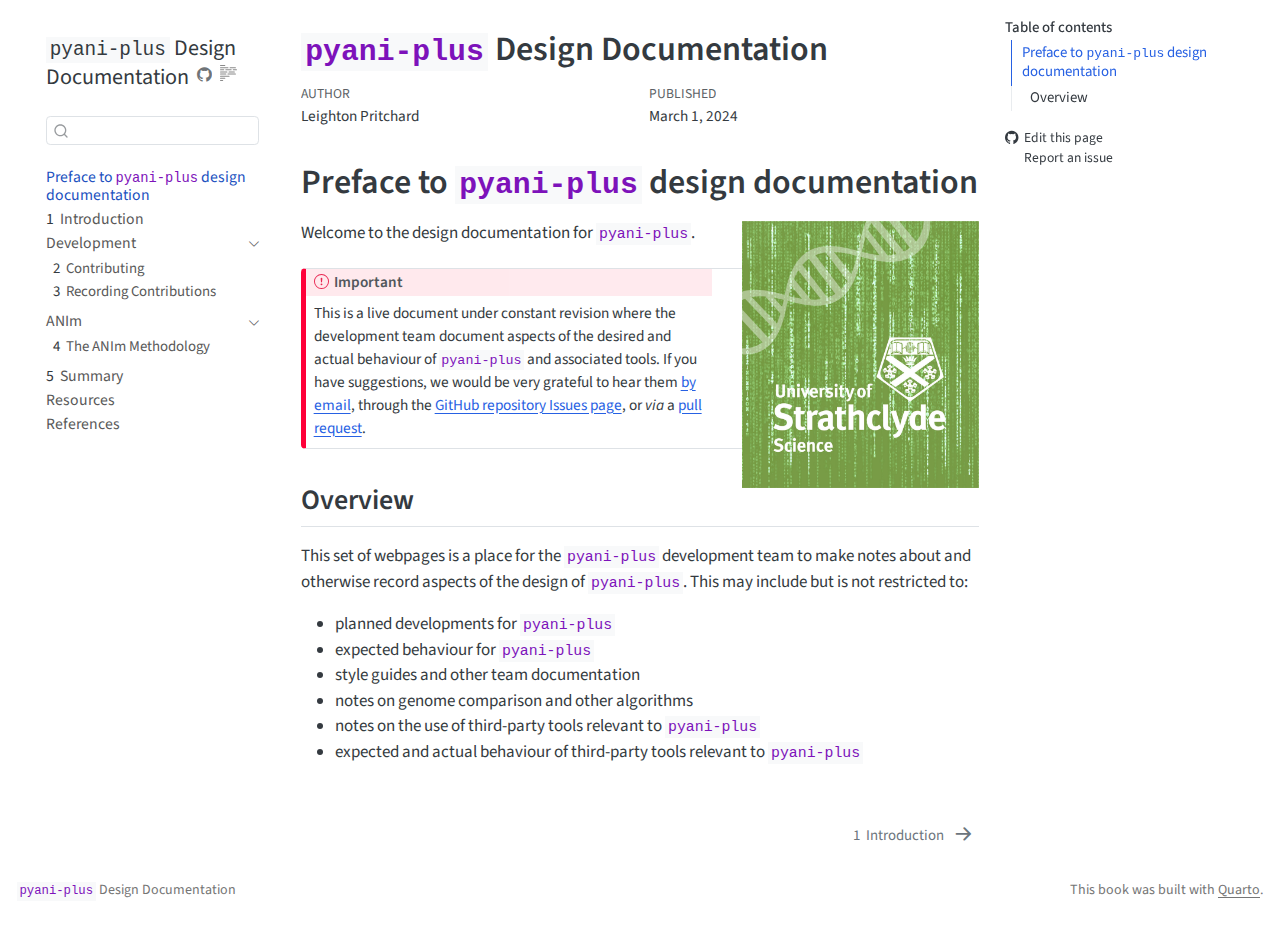
==== index.html @ c9faed56 "Built site for gh-pages" ====
<!DOCTYPE html>
<html xmlns="http://www.w3.org/1999/xhtml" lang="en" xml:lang="en"><head>

<meta charset="utf-8">
<meta name="generator" content="quarto-1.4.550">

<meta name="viewport" content="width=device-width, initial-scale=1.0, user-scalable=yes">

<meta name="author" content="Leighton Pritchard">
<meta name="dcterms.date" content="2024-03-01">

<title>pyani-plus Design Documentation</title>
<style>
code{white-space: pre-wrap;}
span.smallcaps{font-variant: small-caps;}
div.columns{display: flex; gap: min(4vw, 1.5em);}
div.column{flex: auto; overflow-x: auto;}
div.hanging-indent{margin-left: 1.5em; text-indent: -1.5em;}
ul.task-list{list-style: none;}
ul.task-list li input[type="checkbox"] {
  width: 0.8em;
  margin: 0 0.8em 0.2em -1em; /* quarto-specific, see https://github.com/quarto-dev/quarto-cli/issues/4556 */ 
  vertical-align: middle;
}
</style>


<script src="site_libs/quarto-nav/quarto-nav.js"></script>
<script src="site_libs/quarto-nav/headroom.min.js"></script>
<script src="site_libs/clipboard/clipboard.min.js"></script>
<script src="site_libs/quarto-search/autocomplete.umd.js"></script>
<script src="site_libs/quarto-search/fuse.min.js"></script>
<script src="site_libs/quarto-search/quarto-search.js"></script>
<meta name="quarto:offset" content="./">
<link href="./intro.html" rel="next">
<link href="./icon_32.png" rel="icon" type="image/png">
<script src="site_libs/quarto-html/quarto.js"></script>
<script src="site_libs/quarto-html/popper.min.js"></script>
<script src="site_libs/quarto-html/tippy.umd.min.js"></script>
<script src="site_libs/quarto-html/anchor.min.js"></script>
<link href="site_libs/quarto-html/tippy.css" rel="stylesheet">
<link href="site_libs/quarto-html/quarto-syntax-highlighting.css" rel="stylesheet" id="quarto-text-highlighting-styles">
<script src="site_libs/bootstrap/bootstrap.min.js"></script>
<link href="site_libs/bootstrap/bootstrap-icons.css" rel="stylesheet">
<link href="site_libs/bootstrap/bootstrap.min.css" rel="stylesheet" id="quarto-bootstrap" data-mode="light">
<script id="quarto-search-options" type="application/json">{
  "location": "sidebar",
  "copy-button": false,
  "collapse-after": 3,
  "panel-placement": "start",
  "type": "textbox",
  "limit": 50,
  "keyboard-shortcut": [
    "f",
    "/",
    "s"
  ],
  "show-item-context": false,
  "language": {
    "search-no-results-text": "No results",
    "search-matching-documents-text": "matching documents",
    "search-copy-link-title": "Copy link to search",
    "search-hide-matches-text": "Hide additional matches",
    "search-more-match-text": "more match in this document",
    "search-more-matches-text": "more matches in this document",
    "search-clear-button-title": "Clear",
    "search-text-placeholder": "",
    "search-detached-cancel-button-title": "Cancel",
    "search-submit-button-title": "Submit",
    "search-label": "Search"
  }
}</script>


</head>

<body class="nav-sidebar floating">

<div id="quarto-search-results"></div>
  <header id="quarto-header" class="headroom fixed-top">
  <nav class="quarto-secondary-nav">
    <div class="container-fluid d-flex">
      <button type="button" class="quarto-btn-toggle btn" data-bs-toggle="collapse" data-bs-target=".quarto-sidebar-collapse-item" aria-controls="quarto-sidebar" aria-expanded="false" aria-label="Toggle sidebar navigation" onclick="if (window.quartoToggleHeadroom) { window.quartoToggleHeadroom(); }">
        <i class="bi bi-layout-text-sidebar-reverse"></i>
      </button>
        <nav class="quarto-page-breadcrumbs" aria-label="breadcrumb"><ol class="breadcrumb"><li class="breadcrumb-item"><a href="./index.html">Preface to <code>pyani-plus</code> design documentation</a></li></ol></nav>
        <a class="flex-grow-1" role="button" data-bs-toggle="collapse" data-bs-target=".quarto-sidebar-collapse-item" aria-controls="quarto-sidebar" aria-expanded="false" aria-label="Toggle sidebar navigation" onclick="if (window.quartoToggleHeadroom) { window.quartoToggleHeadroom(); }">      
        </a>
      <button type="button" class="btn quarto-search-button" aria-label="" onclick="window.quartoOpenSearch();">
        <i class="bi bi-search"></i>
      </button>
    </div>
  </nav>
</header>
<!-- content -->
<div id="quarto-content" class="quarto-container page-columns page-rows-contents page-layout-article">
<!-- sidebar -->
  <nav id="quarto-sidebar" class="sidebar collapse collapse-horizontal quarto-sidebar-collapse-item sidebar-navigation floating overflow-auto">
    <div class="pt-lg-2 mt-2 text-left sidebar-header">
    <div class="sidebar-title mb-0 py-0">
      <a href="./"><code>pyani-plus</code> Design Documentation</a> 
        <div class="sidebar-tools-main">
    <a href="./github.com/organizations/pyani-plus/design-documentation" title="Source Code" class="quarto-navigation-tool px-1" aria-label="Source Code"><i class="bi bi-github"></i></a>
  <a href="" class="quarto-reader-toggle quarto-navigation-tool px-1" onclick="window.quartoToggleReader(); return false;" title="Toggle reader mode">
  <div class="quarto-reader-toggle-btn">
  <i class="bi"></i>
  </div>
</a>
</div>
    </div>
      </div>
        <div class="mt-2 flex-shrink-0 align-items-center">
        <div class="sidebar-search">
        <div id="quarto-search" class="" title="Search"></div>
        </div>
        </div>
    <div class="sidebar-menu-container"> 
    <ul class="list-unstyled mt-1">
        <li class="sidebar-item">
  <div class="sidebar-item-container"> 
  <a href="./index.html" class="sidebar-item-text sidebar-link active">
 <span class="menu-text">Preface to <code>pyani-plus</code> design documentation</span></a>
  </div>
</li>
        <li class="sidebar-item">
  <div class="sidebar-item-container"> 
  <a href="./intro.html" class="sidebar-item-text sidebar-link">
 <span class="menu-text"><span class="chapter-number">1</span>&nbsp; <span class="chapter-title">Introduction</span></span></a>
  </div>
</li>
        <li class="sidebar-item sidebar-item-section">
      <div class="sidebar-item-container"> 
            <a href="./part-dev.html" class="sidebar-item-text sidebar-link">
 <span class="menu-text">Development</span></a>
          <a class="sidebar-item-toggle text-start" data-bs-toggle="collapse" data-bs-target="#quarto-sidebar-section-1" aria-expanded="true" aria-label="Toggle section">
            <i class="bi bi-chevron-right ms-2"></i>
          </a> 
      </div>
      <ul id="quarto-sidebar-section-1" class="collapse list-unstyled sidebar-section depth1 show">  
          <li class="sidebar-item">
  <div class="sidebar-item-container"> 
  <a href="./contributing.html" class="sidebar-item-text sidebar-link">
 <span class="menu-text"><span class="chapter-number">2</span>&nbsp; <span class="chapter-title">Contributing</span></span></a>
  </div>
</li>
          <li class="sidebar-item">
  <div class="sidebar-item-container"> 
  <a href="./recording-contributions.html" class="sidebar-item-text sidebar-link">
 <span class="menu-text"><span class="chapter-number">3</span>&nbsp; <span class="chapter-title">Recording Contributions</span></span></a>
  </div>
</li>
      </ul>
  </li>
        <li class="sidebar-item sidebar-item-section">
      <div class="sidebar-item-container"> 
            <a href="./part-anim.html" class="sidebar-item-text sidebar-link">
 <span class="menu-text">ANIm</span></a>
          <a class="sidebar-item-toggle text-start" data-bs-toggle="collapse" data-bs-target="#quarto-sidebar-section-2" aria-expanded="true" aria-label="Toggle section">
            <i class="bi bi-chevron-right ms-2"></i>
          </a> 
      </div>
      <ul id="quarto-sidebar-section-2" class="collapse list-unstyled sidebar-section depth1 show">  
          <li class="sidebar-item">
  <div class="sidebar-item-container"> 
  <a href="./anim-method.html" class="sidebar-item-text sidebar-link">
 <span class="menu-text"><span class="chapter-number">4</span>&nbsp; <span class="chapter-title">The ANIm Methodology</span></span></a>
  </div>
</li>
      </ul>
  </li>
        <li class="sidebar-item">
  <div class="sidebar-item-container"> 
  <a href="./summary.html" class="sidebar-item-text sidebar-link">
 <span class="menu-text"><span class="chapter-number">5</span>&nbsp; <span class="chapter-title">Summary</span></span></a>
  </div>
</li>
        <li class="sidebar-item">
  <div class="sidebar-item-container"> 
  <a href="./resources.html" class="sidebar-item-text sidebar-link">
 <span class="menu-text">Resources</span></a>
  </div>
</li>
        <li class="sidebar-item">
  <div class="sidebar-item-container"> 
  <a href="./references.html" class="sidebar-item-text sidebar-link">
 <span class="menu-text">References</span></a>
  </div>
</li>
    </ul>
    </div>
</nav>
<div id="quarto-sidebar-glass" class="quarto-sidebar-collapse-item" data-bs-toggle="collapse" data-bs-target=".quarto-sidebar-collapse-item"></div>
<!-- margin-sidebar -->
    <div id="quarto-margin-sidebar" class="sidebar margin-sidebar">
        <nav id="TOC" role="doc-toc" class="toc-active">
    <h2 id="toc-title">Table of contents</h2>
   
  <ul>
  <li><a href="#preface-to-pyani-plus-design-documentation" id="toc-preface-to-pyani-plus-design-documentation" class="nav-link active" data-scroll-target="#preface-to-pyani-plus-design-documentation">Preface to <code>pyani-plus</code> design documentation</a>
  <ul class="collapse">
  <li><a href="#overview" id="toc-overview" class="nav-link" data-scroll-target="#overview">Overview</a></li>
  </ul></li>
  </ul>
<div class="toc-actions"><ul><li><a href="github.com/organizations/pyani-plus/design-documentation/edit/main/index.qmd" class="toc-action"><i class="bi bi-github"></i>Edit this page</a></li><li><a href="github.com/organizations/pyani-plus/design-documentation/issues/new" class="toc-action"><i class="bi empty"></i>Report an issue</a></li></ul></div></nav>
    </div>
<!-- main -->
<main class="content" id="quarto-document-content">

<header id="title-block-header" class="quarto-title-block default">
<div class="quarto-title">
<h1 class="title"><code>pyani-plus</code> Design Documentation</h1>
</div>



<div class="quarto-title-meta">

    <div>
    <div class="quarto-title-meta-heading">Author</div>
    <div class="quarto-title-meta-contents">
             <p>Leighton Pritchard </p>
          </div>
  </div>
    
    <div>
    <div class="quarto-title-meta-heading">Published</div>
    <div class="quarto-title-meta-contents">
      <p class="date">March 1, 2024</p>
    </div>
  </div>
  
    
  </div>
  


</header>



<section id="preface-to-pyani-plus-design-documentation" class="level1 unnumbered">
<h1 class="unnumbered">Preface to <code>pyani-plus</code> design documentation</h1><p><img src="sipbs_compbio_800.png" title="`pyani-plus` Design Documentation" class="quarto-cover-image img-fluid"></p>
<p>Welcome to the design documentation for <code>pyani-plus</code>.</p>
<div class="callout callout-style-default callout-important callout-titled">
<div class="callout-header d-flex align-content-center">
<div class="callout-icon-container">
<i class="callout-icon"></i>
</div>
<div class="callout-title-container flex-fill">
Important
</div>
</div>
<div class="callout-body-container callout-body">
<p>This is a live document under constant revision where the development team document aspects of the desired and actual behaviour of <code>pyani-plus</code> and associated tools. If you have suggestions, we would be very grateful to hear them <a href="mailto:leighton.pritchard@strath.ac.uk">by email</a>, through the <a href="https://github.com/organizations/pyani-plus/design-documentation/issues">GitHub repository Issues page</a>, or <em>via</em> a <a href="?var:github.pr">pull request</a>.</p>
</div>
</div>
<section id="overview" class="level2">
<h2 class="anchored" data-anchor-id="overview">Overview</h2>
<p>This set of webpages is a place for the <code>pyani-plus</code> development team to make notes about and otherwise record aspects of the design of <code>pyani-plus</code>. This may include but is not restricted to:</p>
<ul>
<li>planned developments for <code>pyani-plus</code></li>
<li>expected behaviour for <code>pyani-plus</code></li>
<li>style guides and other team documentation</li>
<li>notes on genome comparison and other algorithms</li>
<li>notes on the use of third-party tools relevant to <code>pyani-plus</code></li>
<li>expected and actual behaviour of third-party tools relevant to <code>pyani-plus</code></li>
</ul>


</section>
</section>

</main> <!-- /main -->
<script id="quarto-html-after-body" type="application/javascript">
window.document.addEventListener("DOMContentLoaded", function (event) {
  const toggleBodyColorMode = (bsSheetEl) => {
    const mode = bsSheetEl.getAttribute("data-mode");
    const bodyEl = window.document.querySelector("body");
    if (mode === "dark") {
      bodyEl.classList.add("quarto-dark");
      bodyEl.classList.remove("quarto-light");
    } else {
      bodyEl.classList.add("quarto-light");
      bodyEl.classList.remove("quarto-dark");
    }
  }
  const toggleBodyColorPrimary = () => {
    const bsSheetEl = window.document.querySelector("link#quarto-bootstrap");
    if (bsSheetEl) {
      toggleBodyColorMode(bsSheetEl);
    }
  }
  toggleBodyColorPrimary();  
  const icon = "";
  const anchorJS = new window.AnchorJS();
  anchorJS.options = {
    placement: 'right',
    icon: icon
  };
  anchorJS.add('.anchored');
  const isCodeAnnotation = (el) => {
    for (const clz of el.classList) {
      if (clz.startsWith('code-annotation-')) {                     
        return true;
      }
    }
    return false;
  }
  const clipboard = new window.ClipboardJS('.code-copy-button', {
    text: function(trigger) {
      const codeEl = trigger.previousElementSibling.cloneNode(true);
      for (const childEl of codeEl.children) {
        if (isCodeAnnotation(childEl)) {
          childEl.remove();
        }
      }
      return codeEl.innerText;
    }
  });
  clipboard.on('success', function(e) {
    // button target
    const button = e.trigger;
    // don't keep focus
    button.blur();
    // flash "checked"
    button.classList.add('code-copy-button-checked');
    var currentTitle = button.getAttribute("title");
    button.setAttribute("title", "Copied!");
    let tooltip;
    if (window.bootstrap) {
      button.setAttribute("data-bs-toggle", "tooltip");
      button.setAttribute("data-bs-placement", "left");
      button.setAttribute("data-bs-title", "Copied!");
      tooltip = new bootstrap.Tooltip(button, 
        { trigger: "manual", 
          customClass: "code-copy-button-tooltip",
          offset: [0, -8]});
      tooltip.show();    
    }
    setTimeout(function() {
      if (tooltip) {
        tooltip.hide();
        button.removeAttribute("data-bs-title");
        button.removeAttribute("data-bs-toggle");
        button.removeAttribute("data-bs-placement");
      }
      button.setAttribute("title", currentTitle);
      button.classList.remove('code-copy-button-checked');
    }, 1000);
    // clear code selection
    e.clearSelection();
  });
  function tippyHover(el, contentFn, onTriggerFn, onUntriggerFn) {
    const config = {
      allowHTML: true,
      maxWidth: 500,
      delay: 100,
      arrow: false,
      appendTo: function(el) {
          return el.parentElement;
      },
      interactive: true,
      interactiveBorder: 10,
      theme: 'quarto',
      placement: 'bottom-start',
    };
    if (contentFn) {
      config.content = contentFn;
    }
    if (onTriggerFn) {
      config.onTrigger = onTriggerFn;
    }
    if (onUntriggerFn) {
      config.onUntrigger = onUntriggerFn;
    }
    window.tippy(el, config); 
  }
  const noterefs = window.document.querySelectorAll('a[role="doc-noteref"]');
  for (var i=0; i<noterefs.length; i++) {
    const ref = noterefs[i];
    tippyHover(ref, function() {
      // use id or data attribute instead here
      let href = ref.getAttribute('data-footnote-href') || ref.getAttribute('href');
      try { href = new URL(href).hash; } catch {}
      const id = href.replace(/^#\/?/, "");
      const note = window.document.getElementById(id);
      return note.innerHTML;
    });
  }
  const xrefs = window.document.querySelectorAll('a.quarto-xref');
  const processXRef = (id, note) => {
    // Strip column container classes
    const stripColumnClz = (el) => {
      el.classList.remove("page-full", "page-columns");
      if (el.children) {
        for (const child of el.children) {
          stripColumnClz(child);
        }
      }
    }
    stripColumnClz(note)
    if (id === null || id.startsWith('sec-')) {
      // Special case sections, only their first couple elements
      const container = document.createElement("div");
      if (note.children && note.children.length > 2) {
        container.appendChild(note.children[0].cloneNode(true));
        for (let i = 1; i < note.children.length; i++) {
          const child = note.children[i];
          if (child.tagName === "P" && child.innerText === "") {
            continue;
          } else {
            container.appendChild(child.cloneNode(true));
            break;
          }
        }
        if (window.Quarto?.typesetMath) {
          window.Quarto.typesetMath(container);
        }
        return container.innerHTML
      } else {
        if (window.Quarto?.typesetMath) {
          window.Quarto.typesetMath(note);
        }
        return note.innerHTML;
      }
    } else {
      // Remove any anchor links if they are present
      const anchorLink = note.querySelector('a.anchorjs-link');
      if (anchorLink) {
        anchorLink.remove();
      }
      if (window.Quarto?.typesetMath) {
        window.Quarto.typesetMath(note);
      }
      // TODO in 1.5, we should make sure this works without a callout special case
      if (note.classList.contains("callout")) {
        return note.outerHTML;
      } else {
        return note.innerHTML;
      }
    }
  }
  for (var i=0; i<xrefs.length; i++) {
    const xref = xrefs[i];
    tippyHover(xref, undefined, function(instance) {
      instance.disable();
      let url = xref.getAttribute('href');
      let hash = undefined; 
      if (url.startsWith('#')) {
        hash = url;
      } else {
        try { hash = new URL(url).hash; } catch {}
      }
      if (hash) {
        const id = hash.replace(/^#\/?/, "");
        const note = window.document.getElementById(id);
        if (note !== null) {
          try {
            const html = processXRef(id, note.cloneNode(true));
            instance.setContent(html);
          } finally {
            instance.enable();
            instance.show();
          }
        } else {
          // See if we can fetch this
          fetch(url.split('#')[0])
          .then(res => res.text())
          .then(html => {
            const parser = new DOMParser();
            const htmlDoc = parser.parseFromString(html, "text/html");
            const note = htmlDoc.getElementById(id);
            if (note !== null) {
              const html = processXRef(id, note);
              instance.setContent(html);
            } 
          }).finally(() => {
            instance.enable();
            instance.show();
          });
        }
      } else {
        // See if we can fetch a full url (with no hash to target)
        // This is a special case and we should probably do some content thinning / targeting
        fetch(url)
        .then(res => res.text())
        .then(html => {
          const parser = new DOMParser();
          const htmlDoc = parser.parseFromString(html, "text/html");
          const note = htmlDoc.querySelector('main.content');
          if (note !== null) {
            // This should only happen for chapter cross references
            // (since there is no id in the URL)
            // remove the first header
            if (note.children.length > 0 && note.children[0].tagName === "HEADER") {
              note.children[0].remove();
            }
            const html = processXRef(null, note);
            instance.setContent(html);
          } 
        }).finally(() => {
          instance.enable();
          instance.show();
        });
      }
    }, function(instance) {
    });
  }
      let selectedAnnoteEl;
      const selectorForAnnotation = ( cell, annotation) => {
        let cellAttr = 'data-code-cell="' + cell + '"';
        let lineAttr = 'data-code-annotation="' +  annotation + '"';
        const selector = 'span[' + cellAttr + '][' + lineAttr + ']';
        return selector;
      }
      const selectCodeLines = (annoteEl) => {
        const doc = window.document;
        const targetCell = annoteEl.getAttribute("data-target-cell");
        const targetAnnotation = annoteEl.getAttribute("data-target-annotation");
        const annoteSpan = window.document.querySelector(selectorForAnnotation(targetCell, targetAnnotation));
        const lines = annoteSpan.getAttribute("data-code-lines").split(",");
        const lineIds = lines.map((line) => {
          return targetCell + "-" + line;
        })
        let top = null;
        let height = null;
        let parent = null;
        if (lineIds.length > 0) {
            //compute the position of the single el (top and bottom and make a div)
            const el = window.document.getElementById(lineIds[0]);
            top = el.offsetTop;
            height = el.offsetHeight;
            parent = el.parentElement.parentElement;
          if (lineIds.length > 1) {
            const lastEl = window.document.getElementById(lineIds[lineIds.length - 1]);
            const bottom = lastEl.offsetTop + lastEl.offsetHeight;
            height = bottom - top;
          }
          if (top !== null && height !== null && parent !== null) {
            // cook up a div (if necessary) and position it 
            let div = window.document.getElementById("code-annotation-line-highlight");
            if (div === null) {
              div = window.document.createElement("div");
              div.setAttribute("id", "code-annotation-line-highlight");
              div.style.position = 'absolute';
              parent.appendChild(div);
            }
            div.style.top = top - 2 + "px";
            div.style.height = height + 4 + "px";
            div.style.left = 0;
            let gutterDiv = window.document.getElementById("code-annotation-line-highlight-gutter");
            if (gutterDiv === null) {
              gutterDiv = window.document.createElement("div");
              gutterDiv.setAttribute("id", "code-annotation-line-highlight-gutter");
              gutterDiv.style.position = 'absolute';
              const codeCell = window.document.getElementById(targetCell);
              const gutter = codeCell.querySelector('.code-annotation-gutter');
              gutter.appendChild(gutterDiv);
            }
            gutterDiv.style.top = top - 2 + "px";
            gutterDiv.style.height = height + 4 + "px";
          }
          selectedAnnoteEl = annoteEl;
        }
      };
      const unselectCodeLines = () => {
        const elementsIds = ["code-annotation-line-highlight", "code-annotation-line-highlight-gutter"];
        elementsIds.forEach((elId) => {
          const div = window.document.getElementById(elId);
          if (div) {
            div.remove();
          }
        });
        selectedAnnoteEl = undefined;
      };
        // Handle positioning of the toggle
    window.addEventListener(
      "resize",
      throttle(() => {
        elRect = undefined;
        if (selectedAnnoteEl) {
          selectCodeLines(selectedAnnoteEl);
        }
      }, 10)
    );
    function throttle(fn, ms) {
    let throttle = false;
    let timer;
      return (...args) => {
        if(!throttle) { // first call gets through
            fn.apply(this, args);
            throttle = true;
        } else { // all the others get throttled
            if(timer) clearTimeout(timer); // cancel #2
            timer = setTimeout(() => {
              fn.apply(this, args);
              timer = throttle = false;
            }, ms);
        }
      };
    }
      // Attach click handler to the DT
      const annoteDls = window.document.querySelectorAll('dt[data-target-cell]');
      for (const annoteDlNode of annoteDls) {
        annoteDlNode.addEventListener('click', (event) => {
          const clickedEl = event.target;
          if (clickedEl !== selectedAnnoteEl) {
            unselectCodeLines();
            const activeEl = window.document.querySelector('dt[data-target-cell].code-annotation-active');
            if (activeEl) {
              activeEl.classList.remove('code-annotation-active');
            }
            selectCodeLines(clickedEl);
            clickedEl.classList.add('code-annotation-active');
          } else {
            // Unselect the line
            unselectCodeLines();
            clickedEl.classList.remove('code-annotation-active');
          }
        });
      }
  const findCites = (el) => {
    const parentEl = el.parentElement;
    if (parentEl) {
      const cites = parentEl.dataset.cites;
      if (cites) {
        return {
          el,
          cites: cites.split(' ')
        };
      } else {
        return findCites(el.parentElement)
      }
    } else {
      return undefined;
    }
  };
  var bibliorefs = window.document.querySelectorAll('a[role="doc-biblioref"]');
  for (var i=0; i<bibliorefs.length; i++) {
    const ref = bibliorefs[i];
    const citeInfo = findCites(ref);
    if (citeInfo) {
      tippyHover(citeInfo.el, function() {
        var popup = window.document.createElement('div');
        citeInfo.cites.forEach(function(cite) {
          var citeDiv = window.document.createElement('div');
          citeDiv.classList.add('hanging-indent');
          citeDiv.classList.add('csl-entry');
          var biblioDiv = window.document.getElementById('ref-' + cite);
          if (biblioDiv) {
            citeDiv.innerHTML = biblioDiv.innerHTML;
          }
          popup.appendChild(citeDiv);
        });
        return popup.innerHTML;
      });
    }
  }
});
</script>
<nav class="page-navigation">
  <div class="nav-page nav-page-previous">
  </div>
  <div class="nav-page nav-page-next">
      <a href="./intro.html" class="pagination-link" aria-label="Introduction">
        <span class="nav-page-text"><span class="chapter-number">1</span>&nbsp; <span class="chapter-title">Introduction</span></span> <i class="bi bi-arrow-right-short"></i>
      </a>
  </div>
</nav>
</div> <!-- /content -->
<footer class="footer">
  <div class="nav-footer">
    <div class="nav-footer-left">
<p><code>pyani-plus</code> Design Documentation</p>
</div>   
    <div class="nav-footer-center">
      &nbsp;
    <div class="toc-actions d-sm-block d-md-none"><ul><li><a href="github.com/organizations/pyani-plus/design-documentation/edit/main/index.qmd" class="toc-action"><i class="bi bi-github"></i>Edit this page</a></li><li><a href="github.com/organizations/pyani-plus/design-documentation/issues/new" class="toc-action"><i class="bi empty"></i>Report an issue</a></li></ul></div></div>
    <div class="nav-footer-right">
<p>This book was built with <a href="https://quarto.org/">Quarto</a>.</p>
</div>
  </div>
</footer>




</body></html>
---- site_libs/quarto-html/tippy.css ----
.tippy-box[data-animation=fade][data-state=hidden]{opacity:0}[data-tippy-root]{max-width:calc(100vw - 10px)}.tippy-box{position:relative;background-color:#333;color:#fff;border-radius:4px;font-size:14px;line-height:1.4;white-space:normal;outline:0;transition-property:transform,visibility,opacity}.tippy-box[data-placement^=top]>.tippy-arrow{bottom:0}.tippy-box[data-placement^=top]>.tippy-arrow:before{bottom:-7px;left:0;border-width:8px 8px 0;border-top-color:initial;transform-origin:center top}.tippy-box[data-placement^=bottom]>.tippy-arrow{top:0}.tippy-box[data-placement^=bottom]>.tippy-arrow:before{top:-7px;left:0;border-width:0 8px 8px;border-bottom-color:initial;transform-origin:center bottom}.tippy-box[data-placement^=left]>.tippy-arrow{right:0}.tippy-box[data-placement^=left]>.tippy-arrow:before{border-width:8px 0 8px 8px;border-left-color:initial;right:-7px;transform-origin:center left}.tippy-box[data-placement^=right]>.tippy-arrow{left:0}.tippy-box[data-placement^=right]>.tippy-arrow:before{left:-7px;border-width:8px 8px 8px 0;border-right-color:initial;transform-origin:center right}.tippy-box[data-inertia][data-state=visible]{transition-timing-function:cubic-bezier(.54,1.5,.38,1.11)}.tippy-arrow{width:16px;height:16px;color:#333}.tippy-arrow:before{content:"";position:absolute;border-color:transparent;border-style:solid}.tippy-content{position:relative;padding:5px 9px;z-index:1}
---- site_libs/quarto-html/quarto-syntax-highlighting.css ----
/* quarto syntax highlight colors */
:root {
  --quarto-hl-ot-color: #003B4F;
  --quarto-hl-at-color: #657422;
  --quarto-hl-ss-color: #20794D;
  --quarto-hl-an-color: #5E5E5E;
  --quarto-hl-fu-color: #4758AB;
  --quarto-hl-st-color: #20794D;
  --quarto-hl-cf-color: #003B4F;
  --quarto-hl-op-color: #5E5E5E;
  --quarto-hl-er-color: #AD0000;
  --quarto-hl-bn-color: #AD0000;
  --quarto-hl-al-color: #AD0000;
  --quarto-hl-va-color: #111111;
  --quarto-hl-bu-color: inherit;
  --quarto-hl-ex-color: inherit;
  --quarto-hl-pp-color: #AD0000;
  --quarto-hl-in-color: #5E5E5E;
  --quarto-hl-vs-color: #20794D;
  --quarto-hl-wa-color: #5E5E5E;
  --quarto-hl-do-color: #5E5E5E;
  --quarto-hl-im-color: #00769E;
  --quarto-hl-ch-color: #20794D;
  --quarto-hl-dt-color: #AD0000;
  --quarto-hl-fl-color: #AD0000;
  --quarto-hl-co-color: #5E5E5E;
  --quarto-hl-cv-color: #5E5E5E;
  --quarto-hl-cn-color: #8f5902;
  --quarto-hl-sc-color: #5E5E5E;
  --quarto-hl-dv-color: #AD0000;
  --quarto-hl-kw-color: #003B4F;
}

/* other quarto variables */
:root {
  --quarto-font-monospace: SFMono-Regular, Menlo, Monaco, Consolas, "Liberation Mono", "Courier New", monospace;
}

pre > code.sourceCode > span {
  color: #003B4F;
}

code span {
  color: #003B4F;
}

code.sourceCode > span {
  color: #003B4F;
}

div.sourceCode,
div.sourceCode pre.sourceCode {
  color: #003B4F;
}

code span.ot {
  color: #003B4F;
  font-style: inherit;
}

code span.at {
  color: #657422;
  font-style: inherit;
}

code span.ss {
  color: #20794D;
  font-style: inherit;
}

code span.an {
  color: #5E5E5E;
  font-style: inherit;
}

code span.fu {
  color: #4758AB;
  font-style: inherit;
}

code span.st {
  color: #20794D;
  font-style: inherit;
}

code span.cf {
  color: #003B4F;
  font-style: inherit;
}

code span.op {
  color: #5E5E5E;
  font-style: inherit;
}

code span.er {
  color: #AD0000;
  font-style: inherit;
}

code span.bn {
  color: #AD0000;
  font-style: inherit;
}

code span.al {
  color: #AD0000;
  font-style: inherit;
}

code span.va {
  color: #111111;
  font-style: inherit;
}

code span.bu {
  font-style: inherit;
}

code span.ex {
  font-style: inherit;
}

code span.pp {
  color: #AD0000;
  font-style: inherit;
}

code span.in {
  color: #5E5E5E;
  font-style: inherit;
}

code span.vs {
  color: #20794D;
  font-style: inherit;
}

code span.wa {
  color: #5E5E5E;
  font-style: italic;
}

code span.do {
  color: #5E5E5E;
  font-style: italic;
}

code span.im {
  color: #00769E;
  font-style: inherit;
}

code span.ch {
  color: #20794D;
  font-style: inherit;
}

code span.dt {
  color: #AD0000;
  font-style: inherit;
}

code span.fl {
  color: #AD0000;
  font-style: inherit;
}

code span.co {
  color: #5E5E5E;
  font-style: inherit;
}

code span.cv {
  color: #5E5E5E;
  font-style: italic;
}

code span.cn {
  color: #8f5902;
  font-style: inherit;
}

code span.sc {
  color: #5E5E5E;
  font-style: inherit;
}

code span.dv {
  color: #AD0000;
  font-style: inherit;
}

code span.kw {
  color: #003B4F;
  font-style: inherit;
}

.prevent-inlining {
  content: "</";
}

/*# sourceMappingURL=debc5d5d77c3f9108843748ff7464032.css.map */
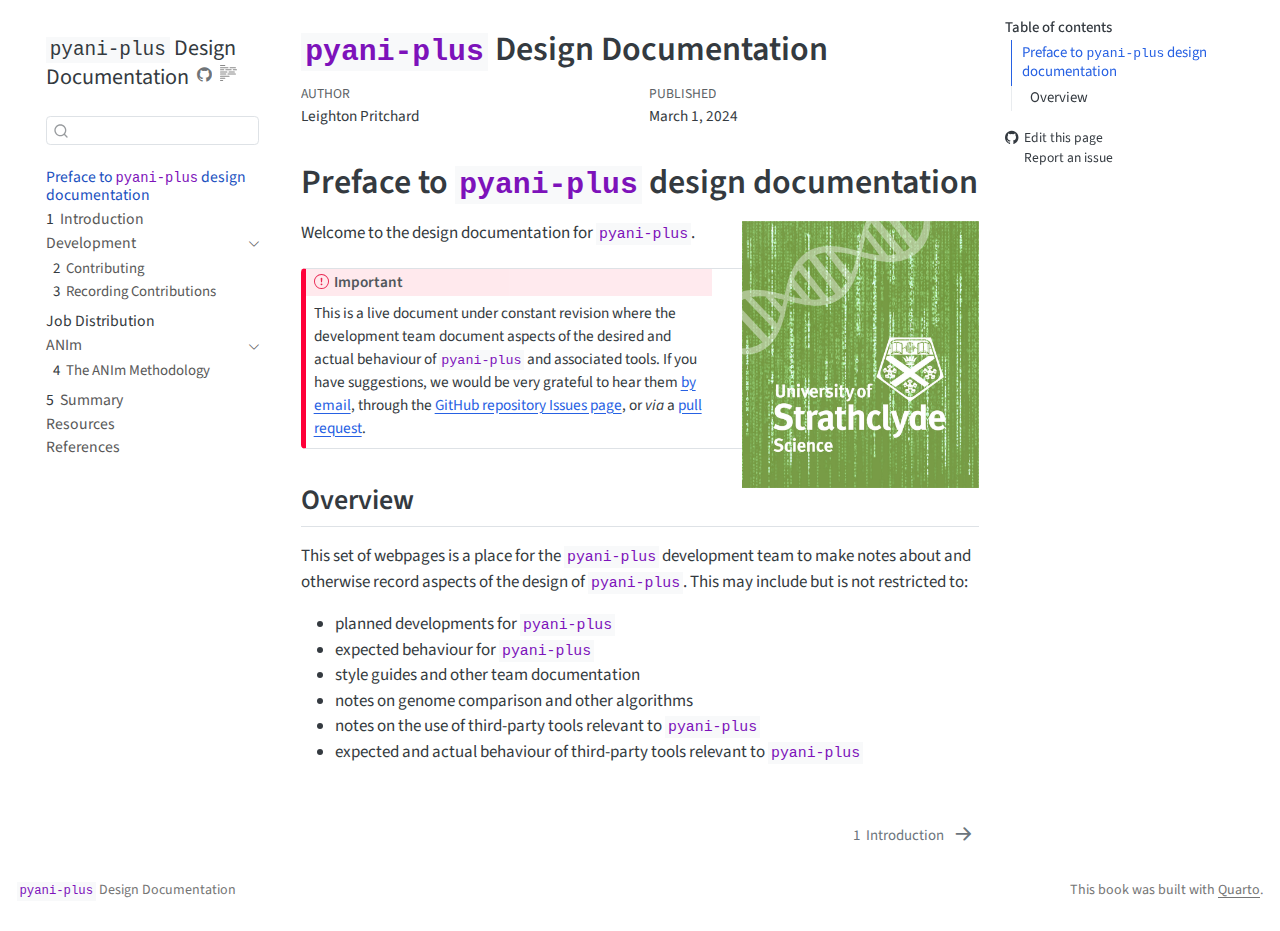
==== commit 98d4924f: "Built site for gh-pages" ====
--- a/index.html
+++ b/index.html
@@ -152,14 +152,18 @@
       </ul>
   </li>
         <li class="sidebar-item sidebar-item-section">
+      <span class="sidebar-item-text sidebar-link text-start">
+ <span class="menu-text">Job Distribution</span></span>
+  </li>
+        <li class="sidebar-item sidebar-item-section">
       <div class="sidebar-item-container"> 
             <a href="./part-anim.html" class="sidebar-item-text sidebar-link">
  <span class="menu-text">ANIm</span></a>
-          <a class="sidebar-item-toggle text-start" data-bs-toggle="collapse" data-bs-target="#quarto-sidebar-section-2" aria-expanded="true" aria-label="Toggle section">
+          <a class="sidebar-item-toggle text-start" data-bs-toggle="collapse" data-bs-target="#quarto-sidebar-section-3" aria-expanded="true" aria-label="Toggle section">
             <i class="bi bi-chevron-right ms-2"></i>
           </a> 
       </div>
-      <ul id="quarto-sidebar-section-2" class="collapse list-unstyled sidebar-section depth1 show">  
+      <ul id="quarto-sidebar-section-3" class="collapse list-unstyled sidebar-section depth1 show">  
           <li class="sidebar-item">
   <div class="sidebar-item-container"> 
   <a href="./anim-method.html" class="sidebar-item-text sidebar-link">
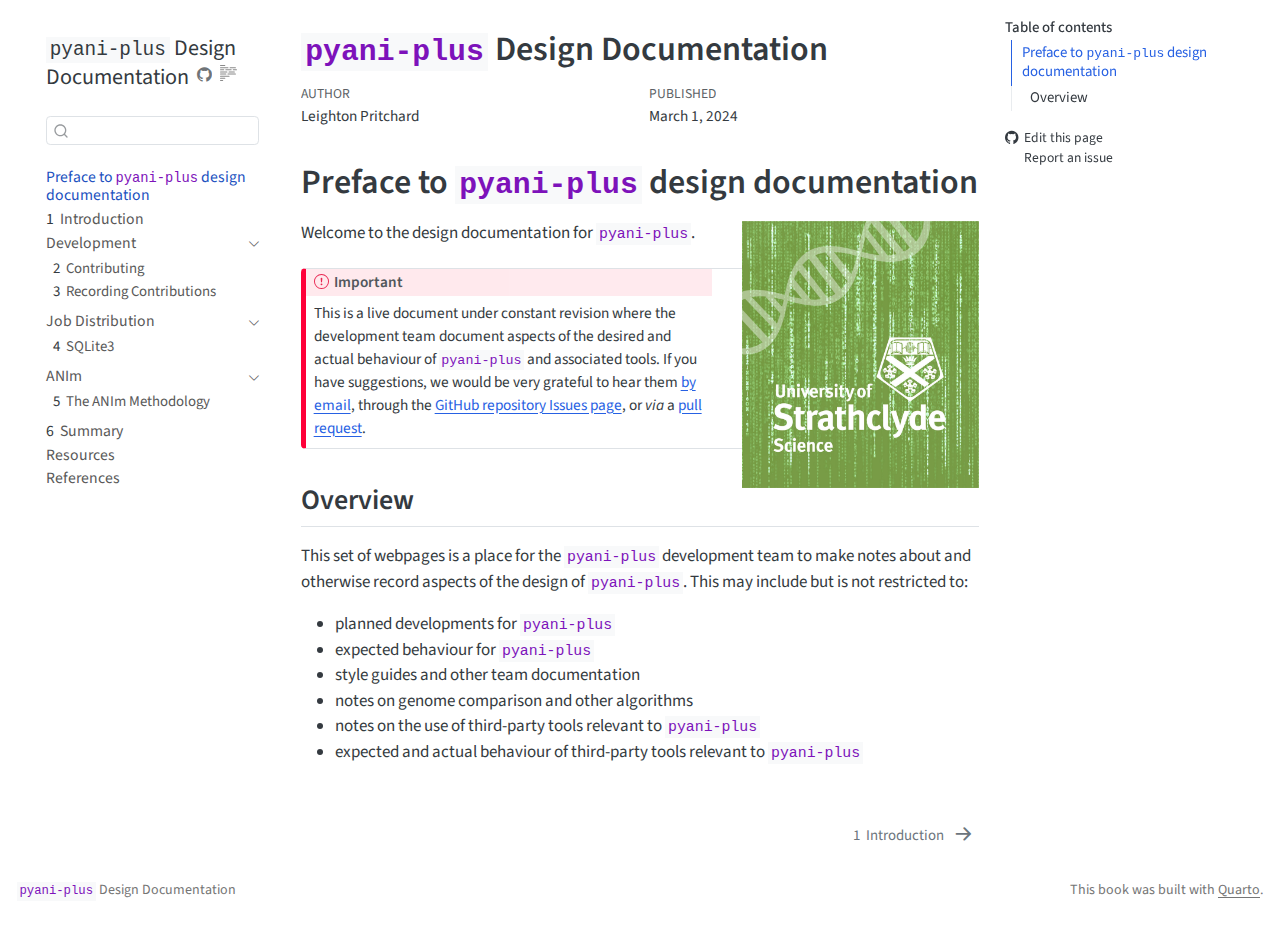
==== commit ec8e5122: "Built site for gh-pages" ====
--- a/index.html
+++ b/index.html
@@ -152,8 +152,21 @@
       </ul>
   </li>
         <li class="sidebar-item sidebar-item-section">
-      <span class="sidebar-item-text sidebar-link text-start">
- <span class="menu-text">Job Distribution</span></span>
+      <div class="sidebar-item-container"> 
+            <a href="./part-jobs.html" class="sidebar-item-text sidebar-link">
+ <span class="menu-text">Job Distribution</span></a>
+          <a class="sidebar-item-toggle text-start" data-bs-toggle="collapse" data-bs-target="#quarto-sidebar-section-2" aria-expanded="true" aria-label="Toggle section">
+            <i class="bi bi-chevron-right ms-2"></i>
+          </a> 
+      </div>
+      <ul id="quarto-sidebar-section-2" class="collapse list-unstyled sidebar-section depth1 show">  
+          <li class="sidebar-item">
+  <div class="sidebar-item-container"> 
+  <a href="./sqlite.html" class="sidebar-item-text sidebar-link">
+ <span class="menu-text"><span class="chapter-number">4</span>&nbsp; <span class="chapter-title">SQLite3</span></span></a>
+  </div>
+</li>
+      </ul>
   </li>
         <li class="sidebar-item sidebar-item-section">
       <div class="sidebar-item-container"> 
@@ -167,7 +180,7 @@
           <li class="sidebar-item">
   <div class="sidebar-item-container"> 
   <a href="./anim-method.html" class="sidebar-item-text sidebar-link">
- <span class="menu-text"><span class="chapter-number">4</span>&nbsp; <span class="chapter-title">The ANIm Methodology</span></span></a>
+ <span class="menu-text"><span class="chapter-number">5</span>&nbsp; <span class="chapter-title">The ANIm Methodology</span></span></a>
   </div>
 </li>
       </ul>
@@ -175,7 +188,7 @@
         <li class="sidebar-item">
   <div class="sidebar-item-container"> 
   <a href="./summary.html" class="sidebar-item-text sidebar-link">
- <span class="menu-text"><span class="chapter-number">5</span>&nbsp; <span class="chapter-title">Summary</span></span></a>
+ <span class="menu-text"><span class="chapter-number">6</span>&nbsp; <span class="chapter-title">Summary</span></span></a>
   </div>
 </li>
         <li class="sidebar-item">
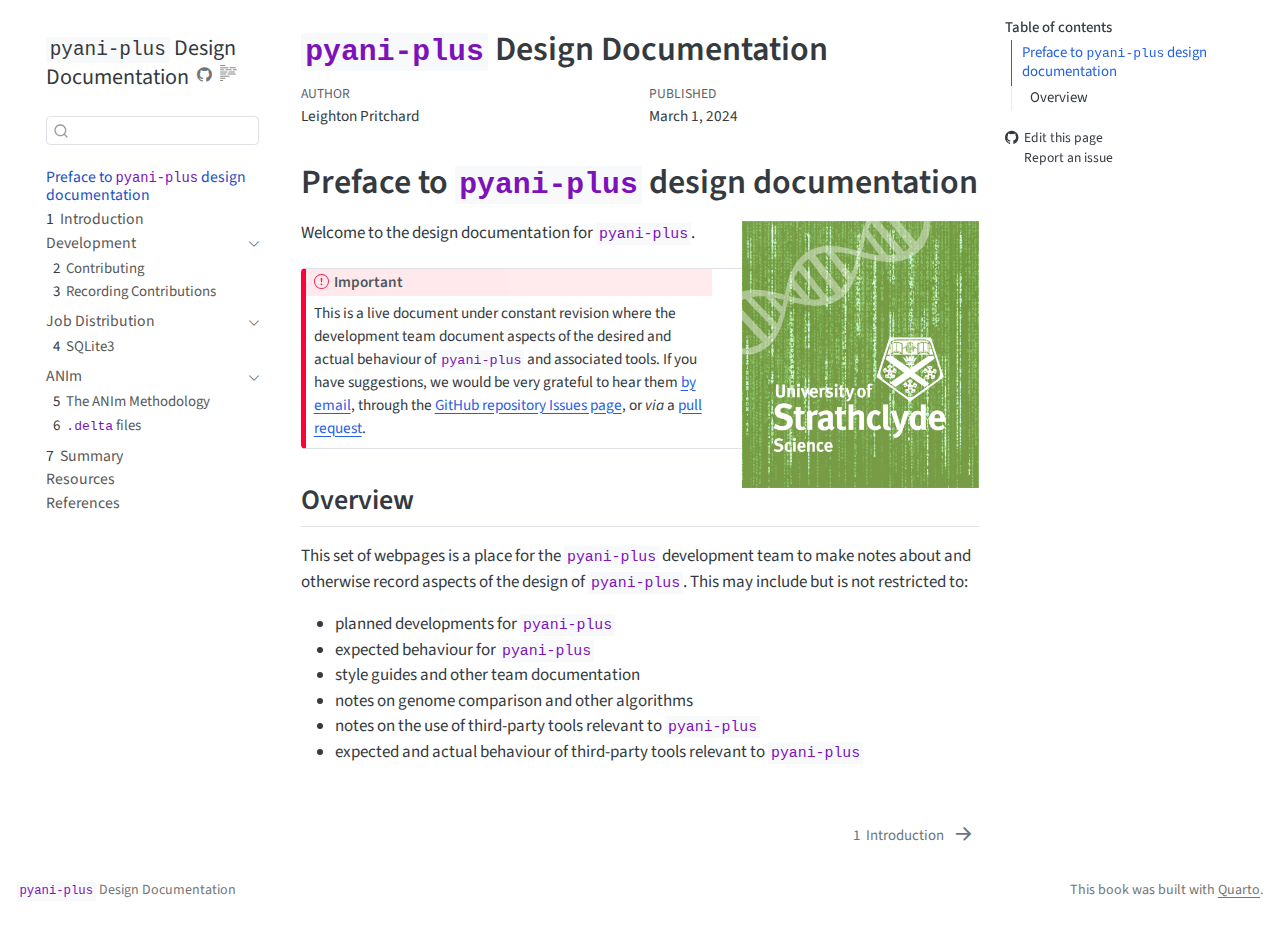
==== commit 9a660b43: "Built site for gh-pages" ====
--- a/index.html
+++ b/index.html
@@ -2,7 +2,7 @@
 <html xmlns="http://www.w3.org/1999/xhtml" lang="en" xml:lang="en"><head>
 
 <meta charset="utf-8">
-<meta name="generator" content="quarto-1.4.550">
+<meta name="generator" content="quarto-1.4.551">
 
 <meta name="viewport" content="width=device-width, initial-scale=1.0, user-scalable=yes">
 
@@ -183,12 +183,18 @@
  <span class="menu-text"><span class="chapter-number">5</span>&nbsp; <span class="chapter-title">The ANIm Methodology</span></span></a>
   </div>
 </li>
+          <li class="sidebar-item">
+  <div class="sidebar-item-container"> 
+  <a href="./deltafiles.html" class="sidebar-item-text sidebar-link">
+ <span class="menu-text"><span class="chapter-number">6</span>&nbsp; <span class="chapter-title"><code>.delta</code> files</span></span></a>
+  </div>
+</li>
       </ul>
   </li>
         <li class="sidebar-item">
   <div class="sidebar-item-container"> 
   <a href="./summary.html" class="sidebar-item-text sidebar-link">
- <span class="menu-text"><span class="chapter-number">6</span>&nbsp; <span class="chapter-title">Summary</span></span></a>
+ <span class="menu-text"><span class="chapter-number">7</span>&nbsp; <span class="chapter-title">Summary</span></span></a>
   </div>
 </li>
         <li class="sidebar-item">
@@ -367,6 +373,24 @@
     // clear code selection
     e.clearSelection();
   });
+    var localhostRegex = new RegExp(/^(?:http|https):\/\/localhost\:?[0-9]*\//);
+    var mailtoRegex = new RegExp(/^mailto:/);
+      var filterRegex = new RegExp('/' + window.location.host + '/');
+    var isInternal = (href) => {
+        return filterRegex.test(href) || localhostRegex.test(href) || mailtoRegex.test(href);
+    }
+    // Inspect non-navigation links and adorn them if external
+ 	var links = window.document.querySelectorAll('a[href]:not(.nav-link):not(.navbar-brand):not(.toc-action):not(.sidebar-link):not(.sidebar-item-toggle):not(.pagination-link):not(.no-external):not([aria-hidden]):not(.dropdown-item):not(.quarto-navigation-tool)');
+    for (var i=0; i<links.length; i++) {
+      const link = links[i];
+      if (!isInternal(link.href)) {
+        // undo the damage that might have been done by quarto-nav.js in the case of
+        // links that we want to consider external
+        if (link.dataset.originalHref !== undefined) {
+          link.href = link.dataset.originalHref;
+        }
+      }
+    }
   function tippyHover(el, contentFn, onTriggerFn, onUntriggerFn) {
     const config = {
       allowHTML: true,
@@ -401,7 +425,11 @@
       try { href = new URL(href).hash; } catch {}
       const id = href.replace(/^#\/?/, "");
       const note = window.document.getElementById(id);
-      return note.innerHTML;
+      if (note) {
+        return note.innerHTML;
+      } else {
+        return "";
+      }
     });
   }
   const xrefs = window.document.querySelectorAll('a.quarto-xref');
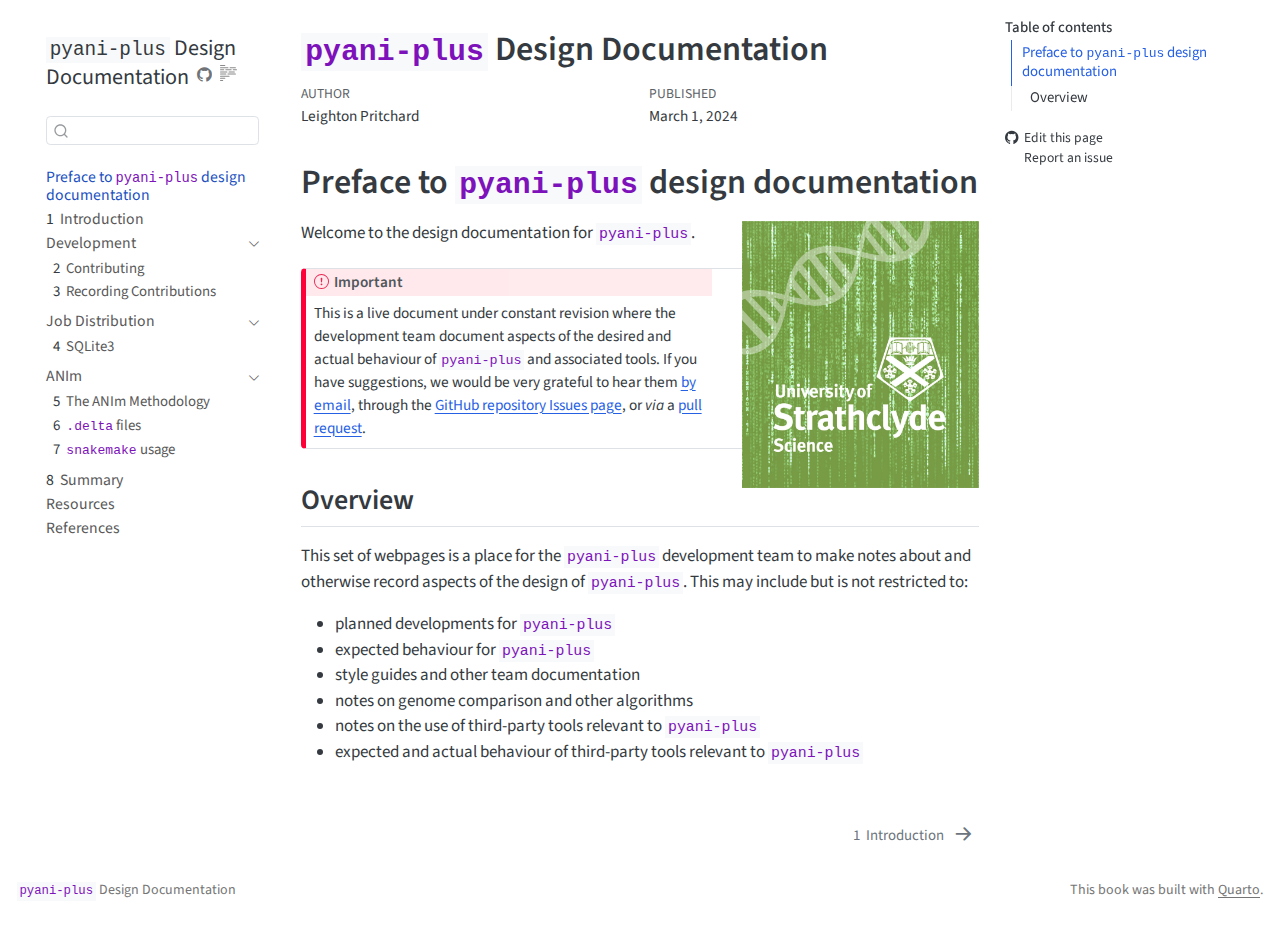
==== commit 6a5aff95: "Built site for gh-pages" ====
--- a/index.html
+++ b/index.html
@@ -2,7 +2,7 @@
 <html xmlns="http://www.w3.org/1999/xhtml" lang="en" xml:lang="en"><head>
 
 <meta charset="utf-8">
-<meta name="generator" content="quarto-1.4.551">
+<meta name="generator" content="quarto-1.4.553">
 
 <meta name="viewport" content="width=device-width, initial-scale=1.0, user-scalable=yes">
 
@@ -189,12 +189,18 @@
  <span class="menu-text"><span class="chapter-number">6</span>&nbsp; <span class="chapter-title"><code>.delta</code> files</span></span></a>
   </div>
 </li>
+          <li class="sidebar-item">
+  <div class="sidebar-item-container"> 
+  <a href="./snakemake.html" class="sidebar-item-text sidebar-link">
+ <span class="menu-text"><span class="chapter-number">7</span>&nbsp; <span class="chapter-title"><code>snakemake</code> usage</span></span></a>
+  </div>
+</li>
       </ul>
   </li>
         <li class="sidebar-item">
   <div class="sidebar-item-container"> 
   <a href="./summary.html" class="sidebar-item-text sidebar-link">
- <span class="menu-text"><span class="chapter-number">7</span>&nbsp; <span class="chapter-title">Summary</span></span></a>
+ <span class="menu-text"><span class="chapter-number">8</span>&nbsp; <span class="chapter-title">Summary</span></span></a>
   </div>
 </li>
         <li class="sidebar-item">
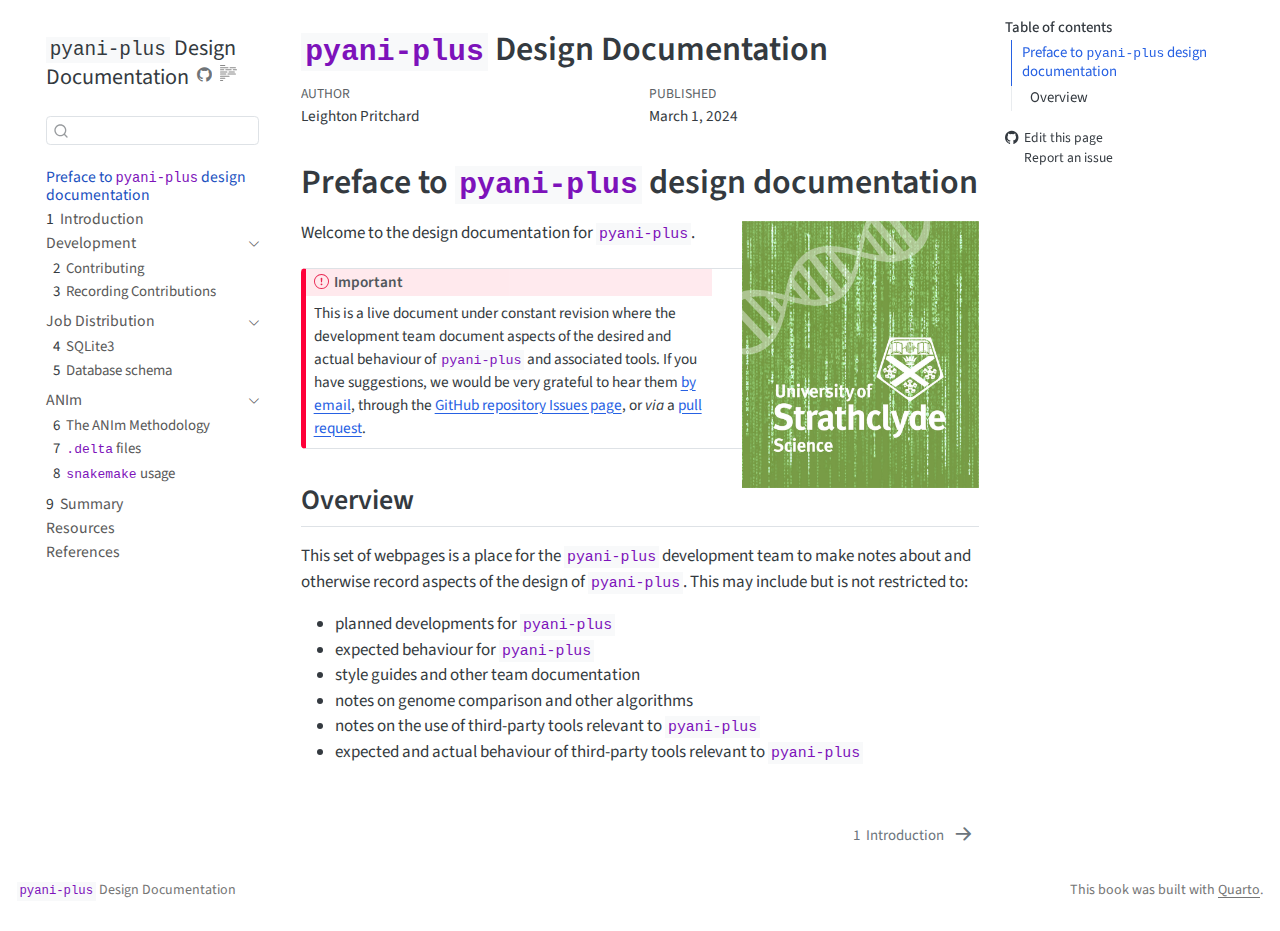
==== commit 2f8d41c8: "Built site for gh-pages" ====
--- a/index.html
+++ b/index.html
@@ -2,7 +2,7 @@
 <html xmlns="http://www.w3.org/1999/xhtml" lang="en" xml:lang="en"><head>
 
 <meta charset="utf-8">
-<meta name="generator" content="quarto-1.4.553">
+<meta name="generator" content="quarto-1.5.56">
 
 <meta name="viewport" content="width=device-width, initial-scale=1.0, user-scalable=yes">
 
@@ -80,13 +80,13 @@
   <header id="quarto-header" class="headroom fixed-top">
   <nav class="quarto-secondary-nav">
     <div class="container-fluid d-flex">
-      <button type="button" class="quarto-btn-toggle btn" data-bs-toggle="collapse" data-bs-target=".quarto-sidebar-collapse-item" aria-controls="quarto-sidebar" aria-expanded="false" aria-label="Toggle sidebar navigation" onclick="if (window.quartoToggleHeadroom) { window.quartoToggleHeadroom(); }">
+      <button type="button" class="quarto-btn-toggle btn" data-bs-toggle="collapse" role="button" data-bs-target=".quarto-sidebar-collapse-item" aria-controls="quarto-sidebar" aria-expanded="false" aria-label="Toggle sidebar navigation" onclick="if (window.quartoToggleHeadroom) { window.quartoToggleHeadroom(); }">
         <i class="bi bi-layout-text-sidebar-reverse"></i>
       </button>
         <nav class="quarto-page-breadcrumbs" aria-label="breadcrumb"><ol class="breadcrumb"><li class="breadcrumb-item"><a href="./index.html">Preface to <code>pyani-plus</code> design documentation</a></li></ol></nav>
-        <a class="flex-grow-1" role="button" data-bs-toggle="collapse" data-bs-target=".quarto-sidebar-collapse-item" aria-controls="quarto-sidebar" aria-expanded="false" aria-label="Toggle sidebar navigation" onclick="if (window.quartoToggleHeadroom) { window.quartoToggleHeadroom(); }">      
+        <a class="flex-grow-1" role="navigation" data-bs-toggle="collapse" data-bs-target=".quarto-sidebar-collapse-item" aria-controls="quarto-sidebar" aria-expanded="false" aria-label="Toggle sidebar navigation" onclick="if (window.quartoToggleHeadroom) { window.quartoToggleHeadroom(); }">      
         </a>
-      <button type="button" class="btn quarto-search-button" aria-label="" onclick="window.quartoOpenSearch();">
+      <button type="button" class="btn quarto-search-button" aria-label="Search" onclick="window.quartoOpenSearch();">
         <i class="bi bi-search"></i>
       </button>
     </div>
@@ -132,7 +132,7 @@
       <div class="sidebar-item-container"> 
             <a href="./part-dev.html" class="sidebar-item-text sidebar-link">
  <span class="menu-text">Development</span></a>
-          <a class="sidebar-item-toggle text-start" data-bs-toggle="collapse" data-bs-target="#quarto-sidebar-section-1" aria-expanded="true" aria-label="Toggle section">
+          <a class="sidebar-item-toggle text-start" data-bs-toggle="collapse" data-bs-target="#quarto-sidebar-section-1" role="navigation" aria-expanded="true" aria-label="Toggle section">
             <i class="bi bi-chevron-right ms-2"></i>
           </a> 
       </div>
@@ -155,7 +155,7 @@
       <div class="sidebar-item-container"> 
             <a href="./part-jobs.html" class="sidebar-item-text sidebar-link">
  <span class="menu-text">Job Distribution</span></a>
-          <a class="sidebar-item-toggle text-start" data-bs-toggle="collapse" data-bs-target="#quarto-sidebar-section-2" aria-expanded="true" aria-label="Toggle section">
+          <a class="sidebar-item-toggle text-start" data-bs-toggle="collapse" data-bs-target="#quarto-sidebar-section-2" role="navigation" aria-expanded="true" aria-label="Toggle section">
             <i class="bi bi-chevron-right ms-2"></i>
           </a> 
       </div>
@@ -164,6 +164,12 @@
   <div class="sidebar-item-container"> 
   <a href="./sqlite.html" class="sidebar-item-text sidebar-link">
  <span class="menu-text"><span class="chapter-number">4</span>&nbsp; <span class="chapter-title">SQLite3</span></span></a>
+  </div>
+</li>
+          <li class="sidebar-item">
+  <div class="sidebar-item-container"> 
+  <a href="./schema.html" class="sidebar-item-text sidebar-link">
+ <span class="menu-text"><span class="chapter-number">5</span>&nbsp; <span class="chapter-title">Database schema</span></span></a>
   </div>
 </li>
       </ul>
@@ -172,7 +178,7 @@
       <div class="sidebar-item-container"> 
             <a href="./part-anim.html" class="sidebar-item-text sidebar-link">
  <span class="menu-text">ANIm</span></a>
-          <a class="sidebar-item-toggle text-start" data-bs-toggle="collapse" data-bs-target="#quarto-sidebar-section-3" aria-expanded="true" aria-label="Toggle section">
+          <a class="sidebar-item-toggle text-start" data-bs-toggle="collapse" data-bs-target="#quarto-sidebar-section-3" role="navigation" aria-expanded="true" aria-label="Toggle section">
             <i class="bi bi-chevron-right ms-2"></i>
           </a> 
       </div>
@@ -180,19 +186,19 @@
           <li class="sidebar-item">
   <div class="sidebar-item-container"> 
   <a href="./anim-method.html" class="sidebar-item-text sidebar-link">
- <span class="menu-text"><span class="chapter-number">5</span>&nbsp; <span class="chapter-title">The ANIm Methodology</span></span></a>
+ <span class="menu-text"><span class="chapter-number">6</span>&nbsp; <span class="chapter-title">The ANIm Methodology</span></span></a>
   </div>
 </li>
           <li class="sidebar-item">
   <div class="sidebar-item-container"> 
   <a href="./deltafiles.html" class="sidebar-item-text sidebar-link">
- <span class="menu-text"><span class="chapter-number">6</span>&nbsp; <span class="chapter-title"><code>.delta</code> files</span></span></a>
+ <span class="menu-text"><span class="chapter-number">7</span>&nbsp; <span class="chapter-title"><code>.delta</code> files</span></span></a>
   </div>
 </li>
           <li class="sidebar-item">
   <div class="sidebar-item-container"> 
   <a href="./snakemake.html" class="sidebar-item-text sidebar-link">
- <span class="menu-text"><span class="chapter-number">7</span>&nbsp; <span class="chapter-title"><code>snakemake</code> usage</span></span></a>
+ <span class="menu-text"><span class="chapter-number">8</span>&nbsp; <span class="chapter-title"><code>snakemake</code> usage</span></span></a>
   </div>
 </li>
       </ul>
@@ -200,7 +206,7 @@
         <li class="sidebar-item">
   <div class="sidebar-item-container"> 
   <a href="./summary.html" class="sidebar-item-text sidebar-link">
- <span class="menu-text"><span class="chapter-number">8</span>&nbsp; <span class="chapter-title">Summary</span></span></a>
+ <span class="menu-text"><span class="chapter-number">9</span>&nbsp; <span class="chapter-title">Summary</span></span></a>
   </div>
 </li>
         <li class="sidebar-item">
@@ -335,18 +341,7 @@
     }
     return false;
   }
-  const clipboard = new window.ClipboardJS('.code-copy-button', {
-    text: function(trigger) {
-      const codeEl = trigger.previousElementSibling.cloneNode(true);
-      for (const childEl of codeEl.children) {
-        if (isCodeAnnotation(childEl)) {
-          childEl.remove();
-        }
-      }
-      return codeEl.innerText;
-    }
-  });
-  clipboard.on('success', function(e) {
+  const onCopySuccess = function(e) {
     // button target
     const button = e.trigger;
     // don't keep focus
@@ -378,7 +373,29 @@
     }, 1000);
     // clear code selection
     e.clearSelection();
+  }
+  const getTextToCopy = function(trigger) {
+      const codeEl = trigger.previousElementSibling.cloneNode(true);
+      for (const childEl of codeEl.children) {
+        if (isCodeAnnotation(childEl)) {
+          childEl.remove();
+        }
+      }
+      return codeEl.innerText;
+  }
+  const clipboard = new window.ClipboardJS('.code-copy-button:not([data-in-quarto-modal])', {
+    text: getTextToCopy
   });
+  clipboard.on('success', onCopySuccess);
+  if (window.document.getElementById('quarto-embedded-source-code-modal')) {
+    // For code content inside modals, clipBoardJS needs to be initialized with a container option
+    // TODO: Check when it could be a function (https://github.com/zenorocha/clipboard.js/issues/860)
+    const clipboardModal = new window.ClipboardJS('.code-copy-button[data-in-quarto-modal]', {
+      text: getTextToCopy,
+      container: window.document.getElementById('quarto-embedded-source-code-modal')
+    });
+    clipboardModal.on('success', onCopySuccess);
+  }
     var localhostRegex = new RegExp(/^(?:http|https):\/\/localhost\:?[0-9]*\//);
     var mailtoRegex = new RegExp(/^mailto:/);
       var filterRegex = new RegExp('/' + window.location.host + '/');
@@ -386,7 +403,7 @@
         return filterRegex.test(href) || localhostRegex.test(href) || mailtoRegex.test(href);
     }
     // Inspect non-navigation links and adorn them if external
- 	var links = window.document.querySelectorAll('a[href]:not(.nav-link):not(.navbar-brand):not(.toc-action):not(.sidebar-link):not(.sidebar-item-toggle):not(.pagination-link):not(.no-external):not([aria-hidden]):not(.dropdown-item):not(.quarto-navigation-tool)');
+ 	var links = window.document.querySelectorAll('a[href]:not(.nav-link):not(.navbar-brand):not(.toc-action):not(.sidebar-link):not(.sidebar-item-toggle):not(.pagination-link):not(.no-external):not([aria-hidden]):not(.dropdown-item):not(.quarto-navigation-tool):not(.about-link)');
     for (var i=0; i<links.length; i++) {
       const link = links[i];
       if (!isInternal(link.href)) {
--- a/site_libs/quarto-html/quarto-syntax-highlighting.css
+++ b/site_libs/quarto-html/quarto-syntax-highlighting.css
@@ -85,6 +85,7 @@
 
 code span.cf {
   color: #003B4F;
+  font-weight: bold;
   font-style: inherit;
 }
 
@@ -193,6 +194,7 @@
 
 code span.kw {
   color: #003B4F;
+  font-weight: bold;
   font-style: inherit;
 }
 
